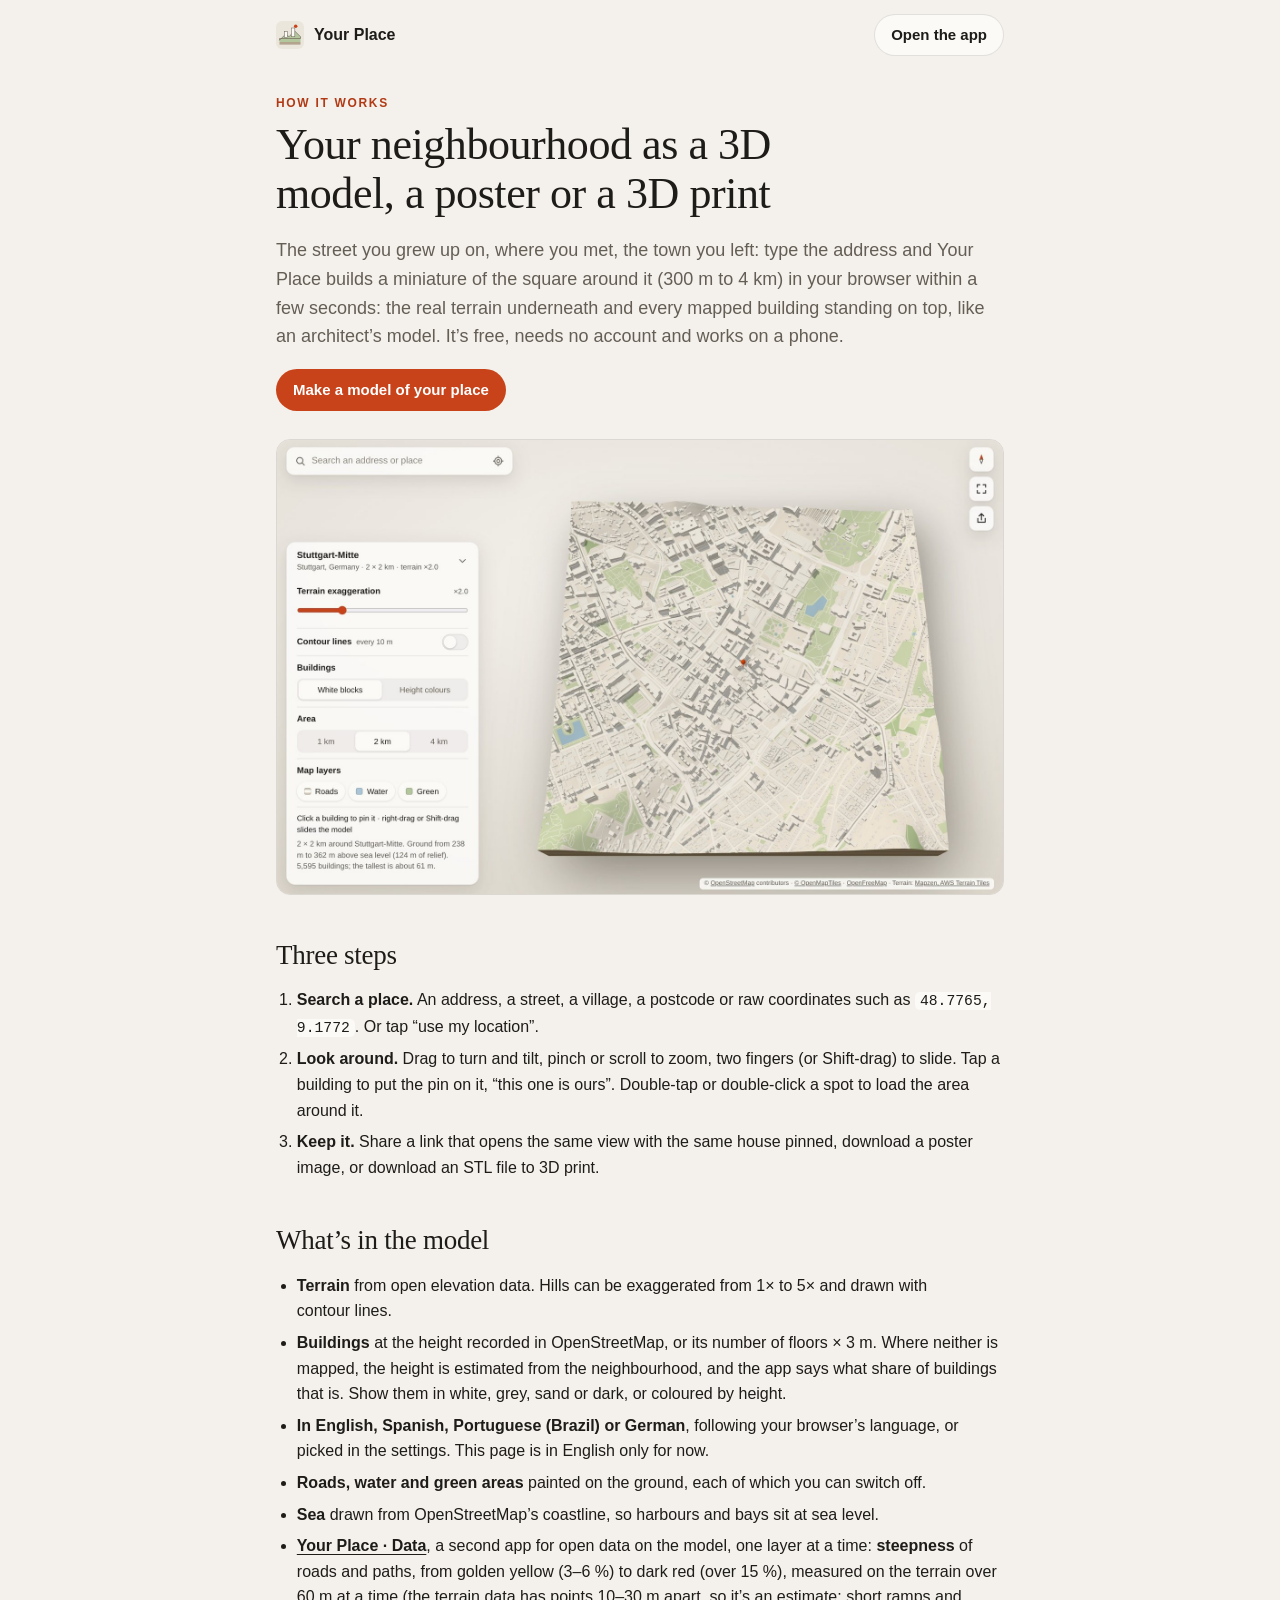
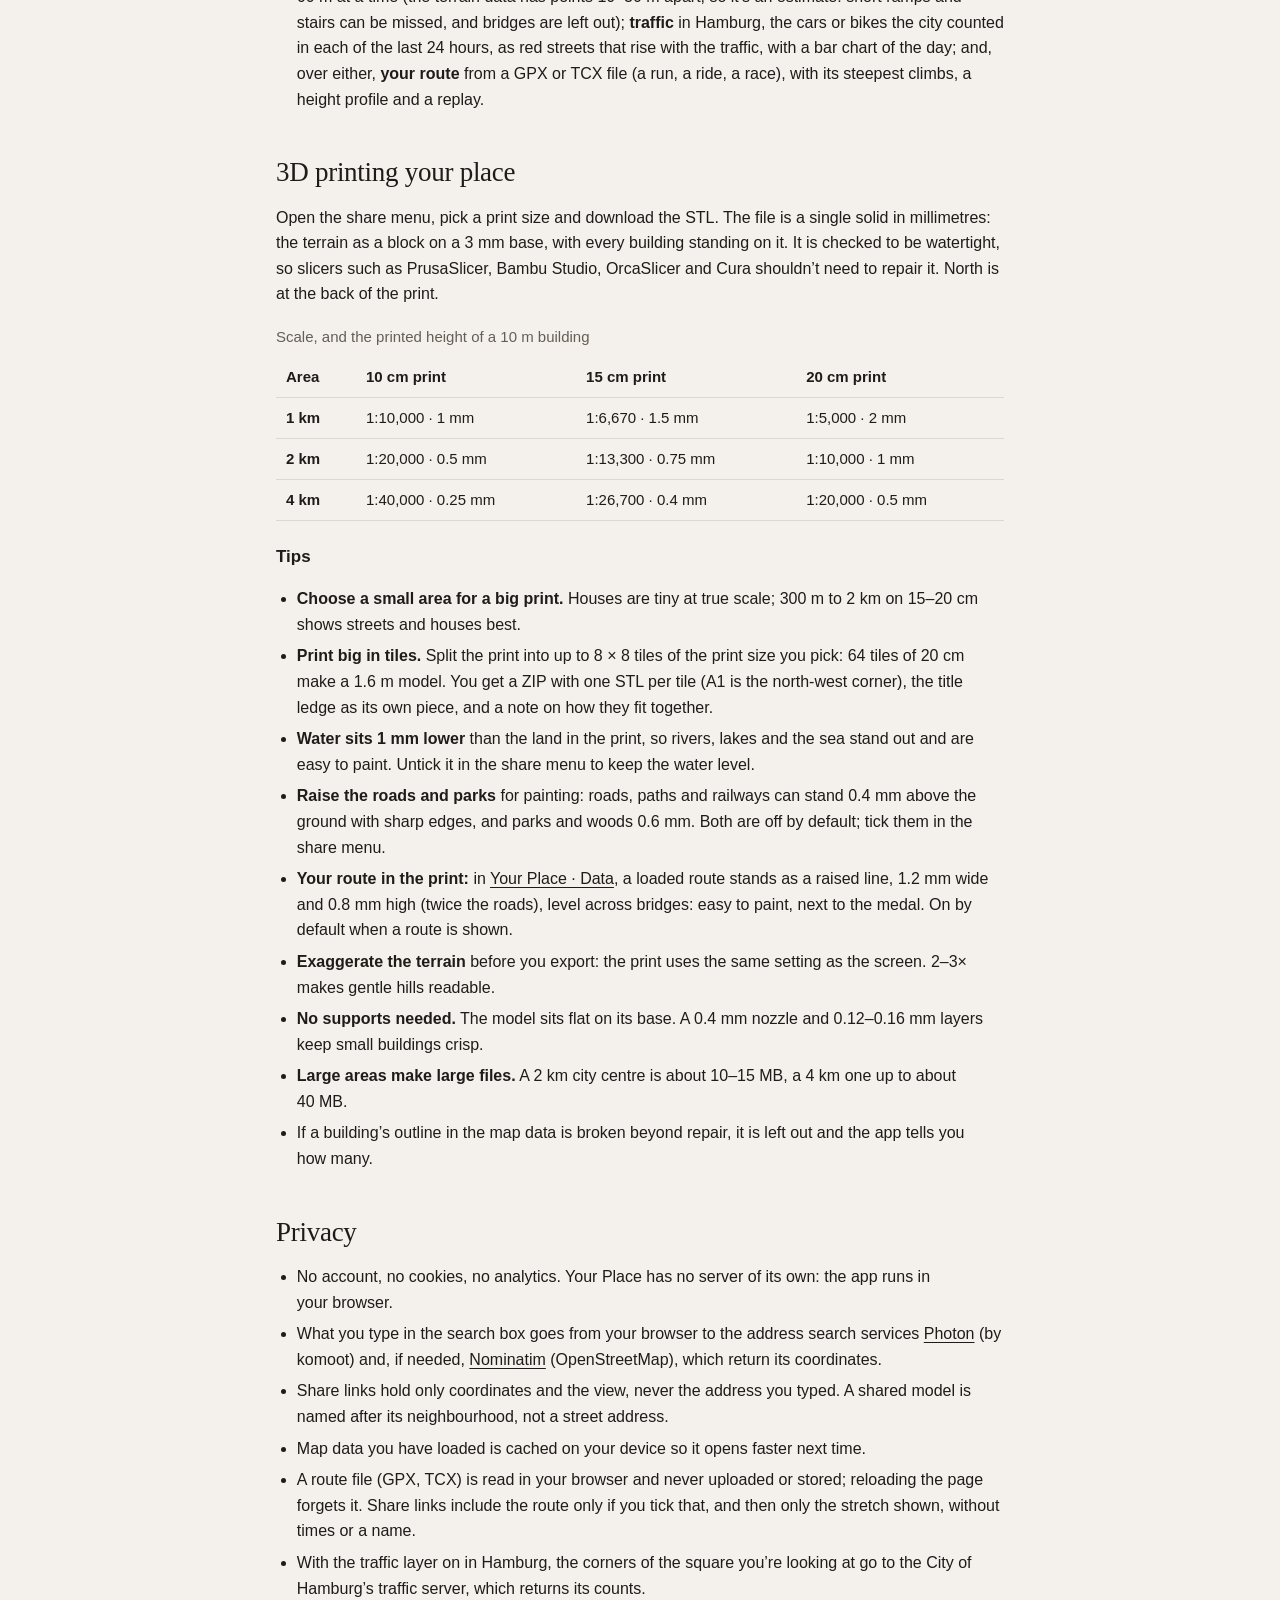
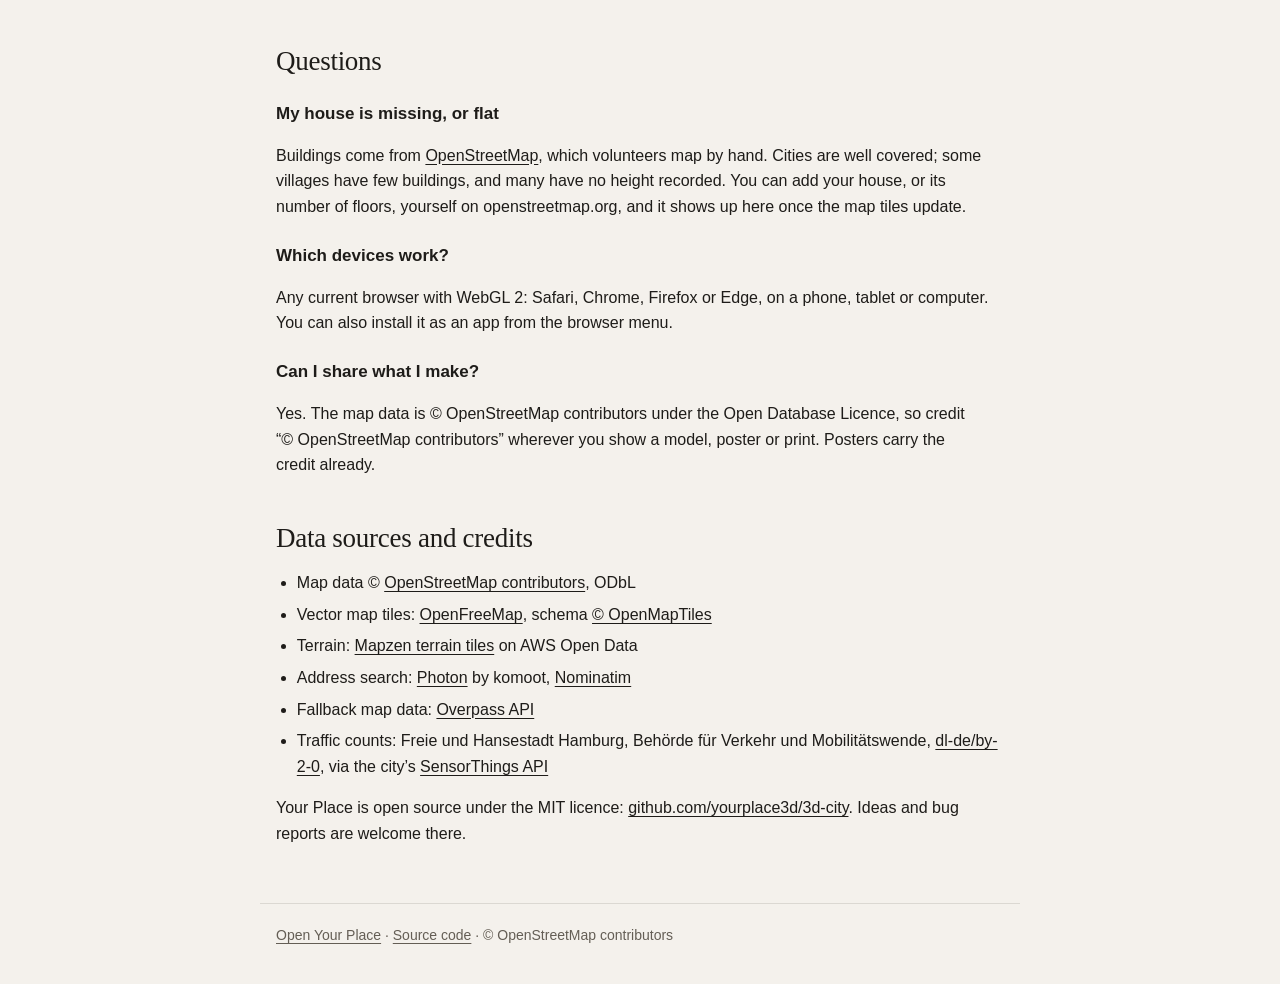
==== about/index.html @ 9b747cff "Test build of Your Place 2.0 (v2 at f908419) Built files of branch v2 of yourplace3d/3d-city, for tr" ====
<!doctype html>
<html lang="en">
  <head>
    <meta name="robots" content="noindex" />
    <meta charset="utf-8" />
    <meta name="viewport" content="width=device-width, initial-scale=1, viewport-fit=cover" />
    <title>How Your Place works · 3D city models and 3D-print maps of any address</title>
    <meta name="description" content="How to make a 3D model of your neighbourhood from any address, save it as a poster, or 3D print it from an STL file. Scales, print tips, privacy and data sources." />
    <link rel="canonical" href="https://yourplace3d.github.io/3d-city-test/about/" />
    <meta name="theme-color" content="#ebe7df" media="(prefers-color-scheme: light)" />
    <meta name="theme-color" content="#1c1b19" media="(prefers-color-scheme: dark)" />
    <link rel="icon" href="../icon.svg" type="image/svg+xml" />
    <link rel="icon" href="../icon-192.png" type="image/png" sizes="192x192" />
    <link rel="apple-touch-icon" href="../apple-touch-icon.png" />
    <meta property="og:type" content="article" />
    <meta property="og:site_name" content="Your Place" />
    <meta property="og:title" content="How Your Place works: 3D models and 3D-print maps of any address" />
    <meta property="og:description" content="Scales, print tips, privacy and data sources for Your Place, the free 3D city model maker." />
    <meta property="og:url" content="https://yourplace3d.github.io/3d-city-test/about/" />
    <meta property="og:image" content="https://yourplace3d.github.io/3d-city-test/og.jpg" />
    <meta property="og:image:width" content="1200" />
    <meta property="og:image:height" content="630" />
    <meta name="twitter:card" content="summary_large_image" />
    <link rel="stylesheet" crossorigin href="../assets/about-DHM-3Vuo.css">
  </head>
  <body>
    <header class="top">
      <a class="brand" href="../"><img src="../icon.svg" alt="" width="28" height="28" />Your Place</a>
      <a class="btn" href="../">Open the app</a>
    </header>

    <main>
      <section class="hero">
        <p class="eyebrow">How it works</p>
        <h1>Your neighbourhood as a 3D model, a poster or a 3D print</h1>
        <p class="lede">
          The street you grew up on, where you met, the town you left: type the address and Your Place builds a miniature of the square around it (300 m to 4 km) in your browser within a few seconds:
          the real terrain underneath and every mapped building standing on top, like an architect’s model.
          It’s free, needs no account and works on a phone.
        </p>
        <p><a class="btn btn-primary" href="../">Make a model of your place</a></p>
        <figure class="shot">
          <img src="../screenshot.jpg" width="1600" height="1000" alt="Your Place showing Stuttgart as a 3D model with its valley terrain, with the settings panel open" />
        </figure>
      </section>

      <section>
        <h2>Three steps</h2>
        <ol class="steps">
          <li>
            <strong>Search a place.</strong> An address, a street, a village, a postcode or raw coordinates such as
            <code>48.7765, 9.1772</code>. Or tap “use my location”.
          </li>
          <li>
            <strong>Look around.</strong> Drag to turn and tilt, pinch or scroll to zoom, two fingers (or Shift-drag) to slide.
            Tap a building to put the pin on it, “this one is ours”. Double-tap or double-click a spot to load the area around it.
          </li>
          <li>
            <strong>Keep it.</strong> Share a link that opens the same view with the same house pinned, download a poster
            image, or download an STL file to 3D print.
          </li>
        </ol>
      </section>

      <section>
        <h2>What’s in the model</h2>
        <ul>
          <li><strong>Terrain</strong> from open elevation data. Hills can be exaggerated from 1× to 5× and drawn with contour lines.</li>
          <li><strong>Buildings</strong> at the height recorded in OpenStreetMap, or its number of floors × 3 m. Where neither is mapped,
            the height is estimated from the neighbourhood, and the app says what share of buildings that is.
            Show them in white, grey, sand or dark, or coloured by height.</li>
          <li><strong>In English, Spanish, Portuguese (Brazil) or German</strong>, following your browser’s language, or picked in the settings. This page is in English only for now.</li>
          <li><strong>Roads, water and green areas</strong> painted on the ground, each of which you can switch off.</li>
          <li><strong>Sea</strong> drawn from OpenStreetMap’s coastline, so harbours and bays sit at sea level.</li>
          <li><strong><a href="../data/">Your Place · Data</a></strong>, a second app for open data on the model, one layer at a time:
            <strong>steepness</strong> of roads and paths, from golden yellow (3–6 %) to dark red (over 15 %), measured on the terrain over 60 m at a time
            (the terrain data has points 10–30 m apart, so it’s an estimate: short ramps and stairs can be missed, and bridges are left out);
            <strong>traffic</strong> in Hamburg, the cars or bikes the city counted in each of the last 24 hours, as red streets that rise with the traffic, with a bar chart of the day;
            and, over either, <strong>your route</strong> from a GPX or TCX file (a run, a ride, a race), with its steepest climbs, a height profile and a replay.</li>
        </ul>
      </section>

      <section id="3d-print">
        <h2>3D printing your place</h2>
        <p>
          Open the share menu, pick a print size and download the STL. The file is a single solid in millimetres:
          the terrain as a block on a 3 mm base, with every building standing on it. It is checked to be watertight,
          so slicers such as PrusaSlicer, Bambu Studio, OrcaSlicer and Cura shouldn’t need to repair it.
          North is at the back of the print.
        </p>
        <div class="table-wrap">
          <table>
            <caption>Scale, and the printed height of a 10 m building</caption>
            <thead>
              <tr><th scope="col">Area</th><th scope="col">10 cm print</th><th scope="col">15 cm print</th><th scope="col">20 cm print</th></tr>
            </thead>
            <tbody>
              <tr><th scope="row">1 km</th><td>1:10,000 · 1 mm</td><td>1:6,670 · 1.5 mm</td><td>1:5,000 · 2 mm</td></tr>
              <tr><th scope="row">2 km</th><td>1:20,000 · 0.5 mm</td><td>1:13,300 · 0.75 mm</td><td>1:10,000 · 1 mm</td></tr>
              <tr><th scope="row">4 km</th><td>1:40,000 · 0.25 mm</td><td>1:26,700 · 0.4 mm</td><td>1:20,000 · 0.5 mm</td></tr>
            </tbody>
          </table>
        </div>
        <h3>Tips</h3>
        <ul>
          <li><strong>Choose a small area for a big print.</strong> Houses are tiny at true scale; 300 m to 2 km on 15–20 cm shows streets and houses best.</li>
          <li><strong>Print big in tiles.</strong> Split the print into up to 8 × 8 tiles of the print size you pick: 64 tiles of 20 cm make a 1.6 m model. You get a ZIP with one STL per tile (A1 is the north-west corner), the title ledge as its own piece, and a note on how they fit together.</li>
          <li><strong>Water sits 1 mm lower</strong> than the land in the print, so rivers, lakes and the sea stand out and are easy to paint. Untick it in the share menu to keep the water level.</li>
          <li><strong>Raise the roads and parks</strong> for painting: roads, paths and railways can stand 0.4 mm above the ground with sharp edges, and parks and woods 0.6 mm. Both are off by default; tick them in the share menu.</li>
          <li><strong>Your route in the print:</strong> in <a href="../data/">Your Place · Data</a>, a loaded route stands as a raised line, 1.2 mm wide and 0.8 mm high (twice the roads), level across bridges: easy to paint, next to the medal. On by default when a route is shown.</li>
          <li><strong>Exaggerate the terrain</strong> before you export: the print uses the same setting as the screen. 2–3× makes gentle hills readable.</li>
          <li><strong>No supports needed.</strong> The model sits flat on its base. A 0.4 mm nozzle and 0.12–0.16 mm layers keep small buildings crisp.</li>
          <li><strong>Large areas make large files.</strong> A 2 km city centre is about 10–15 MB, a 4 km one up to about 40 MB.</li>
          <li>If a building’s outline in the map data is broken beyond repair, it is left out and the app tells you how many.</li>
        </ul>
      </section>

      <section>
        <h2>Privacy</h2>
        <ul>
          <li>No account, no cookies, no analytics. Your Place has no server of its own: the app runs in your browser.</li>
          <li>What you type in the search box goes from your browser to the address search services
            <a href="https://photon.komoot.io/">Photon</a> (by komoot) and, if needed,
            <a href="https://nominatim.openstreetmap.org/">Nominatim</a> (OpenStreetMap), which return its coordinates.</li>
          <li>Share links hold only coordinates and the view, never the address you typed. A shared model is named after its neighbourhood, not a street address.</li>
          <li>Map data you have loaded is cached on your device so it opens faster next time.</li>
          <li>A route file (GPX, TCX) is read in your browser and never uploaded or stored; reloading the page forgets it.
            Share links include the route only if you tick that, and then only the stretch shown, without times or a name.</li>
          <li>With the traffic layer on in Hamburg, the corners of the square you’re looking at go to the City of Hamburg’s traffic server, which returns its counts.</li>
        </ul>
      </section>

      <section>
        <h2>Questions</h2>
        <h3>My house is missing, or flat</h3>
        <p>
          Buildings come from <a href="https://www.openstreetmap.org/">OpenStreetMap</a>, which volunteers map by hand.
          Cities are well covered; some villages have few buildings, and many have no height recorded.
          You can add your house, or its number of floors, yourself on openstreetmap.org, and it shows up here once the map tiles update.
        </p>
        <h3>Which devices work?</h3>
        <p>Any current browser with WebGL 2: Safari, Chrome, Firefox or Edge, on a phone, tablet or computer. You can also install it as an app from the browser menu.</p>
        <h3>Can I share what I make?</h3>
        <p>
          Yes. The map data is © OpenStreetMap contributors under the Open Database Licence, so credit
          “© OpenStreetMap contributors” wherever you show a model, poster or print. Posters carry the credit already.
        </p>
      </section>

      <section>
        <h2>Data sources and credits</h2>
        <ul class="credits">
          <li>Map data © <a href="https://www.openstreetmap.org/copyright">OpenStreetMap contributors</a>, ODbL</li>
          <li>Vector map tiles: <a href="https://openfreemap.org/">OpenFreeMap</a>, schema <a href="https://www.openmaptiles.org/">© OpenMapTiles</a></li>
          <li>Terrain: <a href="https://github.com/tilezen/joerd/blob/master/docs/attribution.md">Mapzen terrain tiles</a> on AWS Open Data</li>
          <li>Address search: <a href="https://photon.komoot.io/">Photon</a> by komoot, <a href="https://nominatim.org/">Nominatim</a></li>
          <li>Fallback map data: <a href="https://overpass-api.de/">Overpass API</a></li>
          <li>Traffic counts: Freie und Hansestadt Hamburg, Behörde für Verkehr und Mobilitätswende, <a href="https://www.govdata.de/dl-de/by-2-0">dl-de/by-2-0</a>, via the city’s <a href="https://iot.hamburg.de/">SensorThings API</a></li>
        </ul>
        <p>
          Your Place is open source under the MIT licence:
          <a href="https://github.com/yourplace3d/3d-city">github.com/yourplace3d/3d-city</a>. Ideas and bug reports are welcome there.
        </p>
      </section>
    </main>

    <footer class="foot">
      <a href="../">Open Your Place</a> · <a href="https://github.com/yourplace3d/3d-city">Source code</a> · © OpenStreetMap contributors
    </footer>
  </body>
</html>
---- assets/about-DHM-3Vuo.css ----
:root{--bg:#f4f1ec;--surface:#fbfaf7;--border:#2821181f;--text:#1e1c19;--muted:#645e55;--accent:#c8431a;--accent-text:#b13a15;--accent-ink:#fff;--gutter:16px;--lightningcss-light:initial;--lightningcss-dark: ;color-scheme:light}@media (prefers-color-scheme:dark){:root:not([data-theme=light]){--bg:#1c1b19;--surface:#262420;--border:#ffffff1f;--text:#f3f0ea;--muted:#b1aa9f;--accent:#ff7a4d;--accent-text:#ff7a4d;--accent-ink:#1b0f08;--lightningcss-light: ;--lightningcss-dark:initial;color-scheme:dark}}:root[data-theme=dark]{--bg:#1c1b19;--surface:#262420;--border:#ffffff1f;--text:#f3f0ea;--muted:#b1aa9f;--accent:#ff7a4d;--accent-text:#ff7a4d;--accent-ink:#1b0f08;--lightningcss-light: ;--lightningcss-dark:initial;color-scheme:dark}*{box-sizing:border-box}html{background:var(--bg)}body{background:var(--bg);color:var(--text);-webkit-font-smoothing:antialiased;margin:0;font:16px/1.6 -apple-system,BlinkMacSystemFont,Segoe UI,Roboto,Helvetica Neue,Arial,sans-serif}a{color:inherit;text-underline-offset:3px}a:hover{color:var(--accent)}:focus-visible{outline:2px solid var(--accent);outline-offset:2px}.top{max-width:760px;padding:14px var(--gutter);justify-content:space-between;align-items:center;gap:12px;margin:0 auto;display:flex}.brand{align-items:center;gap:10px;font-weight:650;text-decoration:none;display:inline-flex}.btn{border:1px solid var(--border);background:var(--surface);border-radius:999px;padding:8px 16px;font-size:15px;font-weight:550;text-decoration:none;display:inline-block}.btn-primary{background:var(--accent);color:var(--accent-ink);border-color:#0000}.btn-primary:hover{color:var(--accent-ink);filter:brightness(1.06)}main{max-width:760px;padding:0 var(--gutter) 40px;margin:0 auto}section{margin-top:44px}.hero{margin-top:24px}.eyebrow{letter-spacing:.14em;text-transform:uppercase;color:var(--accent-text);margin:0 0 8px;font-size:12px;font-weight:650}h1,h2{letter-spacing:-.01em;text-wrap:balance;font-family:ui-serif,Iowan Old Style,Palatino Linotype,Palatino,Georgia,serif;font-weight:500}h1{margin:0 0 14px;font-size:clamp(30px,6vw,44px);line-height:1.1}h2{margin:0 0 12px;font-size:27px;line-height:1.2}h3{margin:22px 0 6px;font-size:17px}p,li{text-wrap:pretty}.lede{color:var(--muted);font-size:18px}ul,ol{padding-left:1.3em}li+li{margin-top:6px}code{background:var(--surface);border-radius:5px;padding:1px 5px;font-size:.92em}.shot{margin:28px 0 0}.shot img{border:1px solid var(--border);border-radius:14px;width:100%;height:auto;display:block}.table-wrap{margin:18px 0;overflow-x:auto}table{border-collapse:collapse;font-variant-numeric:tabular-nums;width:100%;font-size:15px}caption{text-align:left;color:var(--muted);margin-bottom:8px}th,td{border-bottom:1px solid var(--border);text-align:left;white-space:nowrap;padding:8px 10px}thead th{font-weight:600}.foot{max-width:760px;padding:20px var(--gutter) 40px;border-top:1px solid var(--border);color:var(--muted);margin:0 auto;font-size:14px}
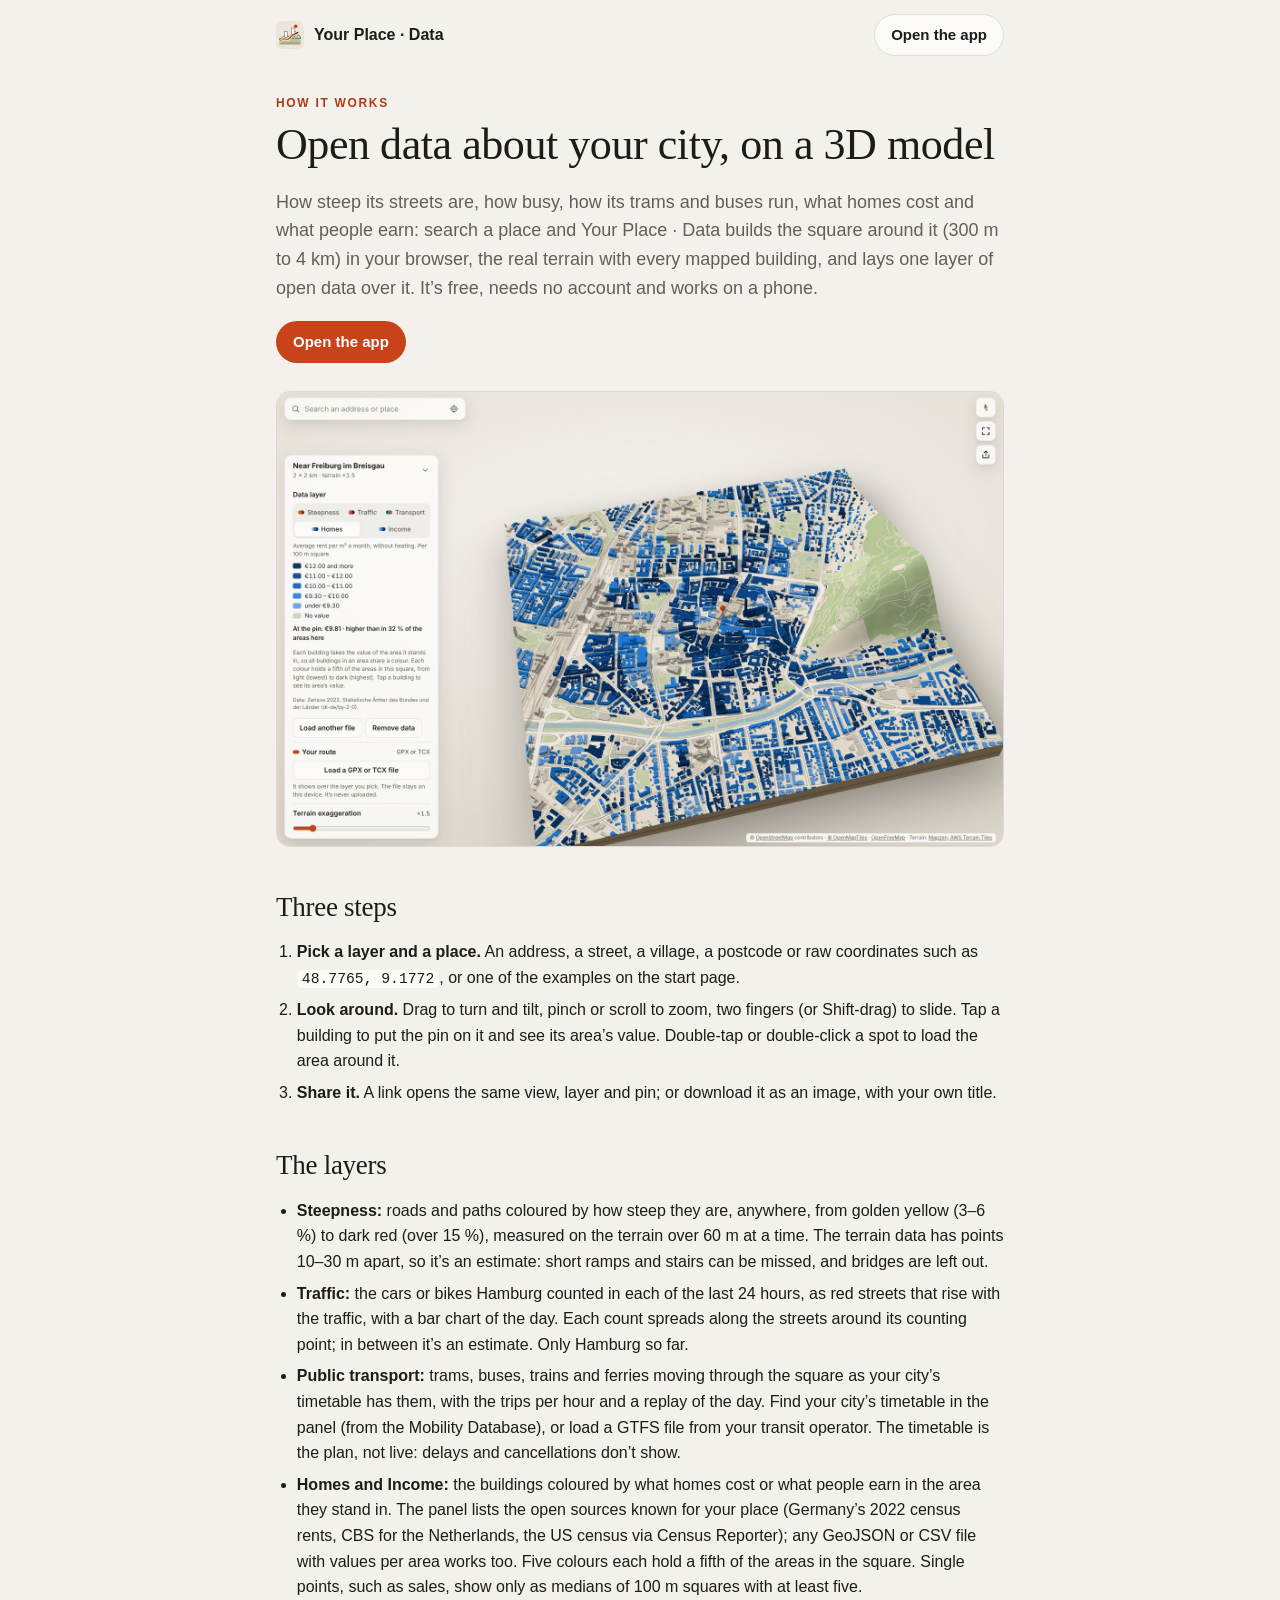
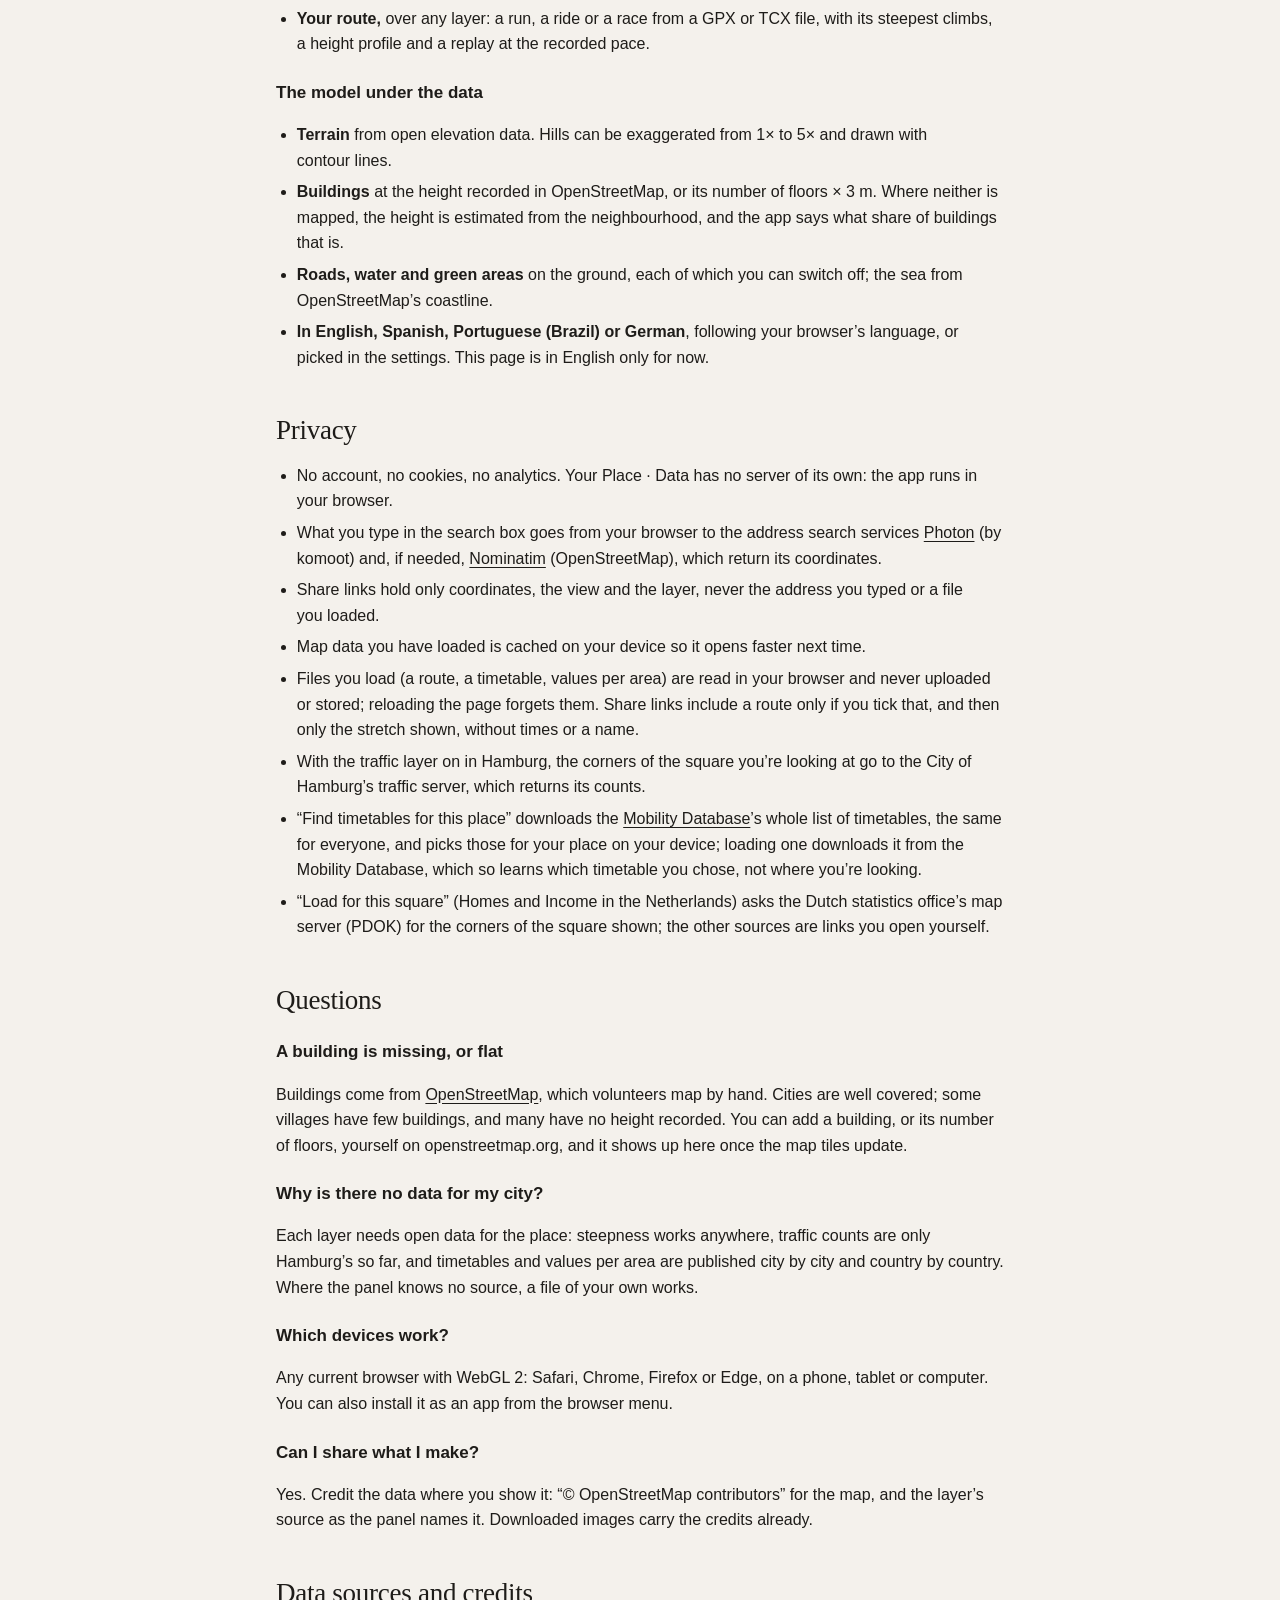
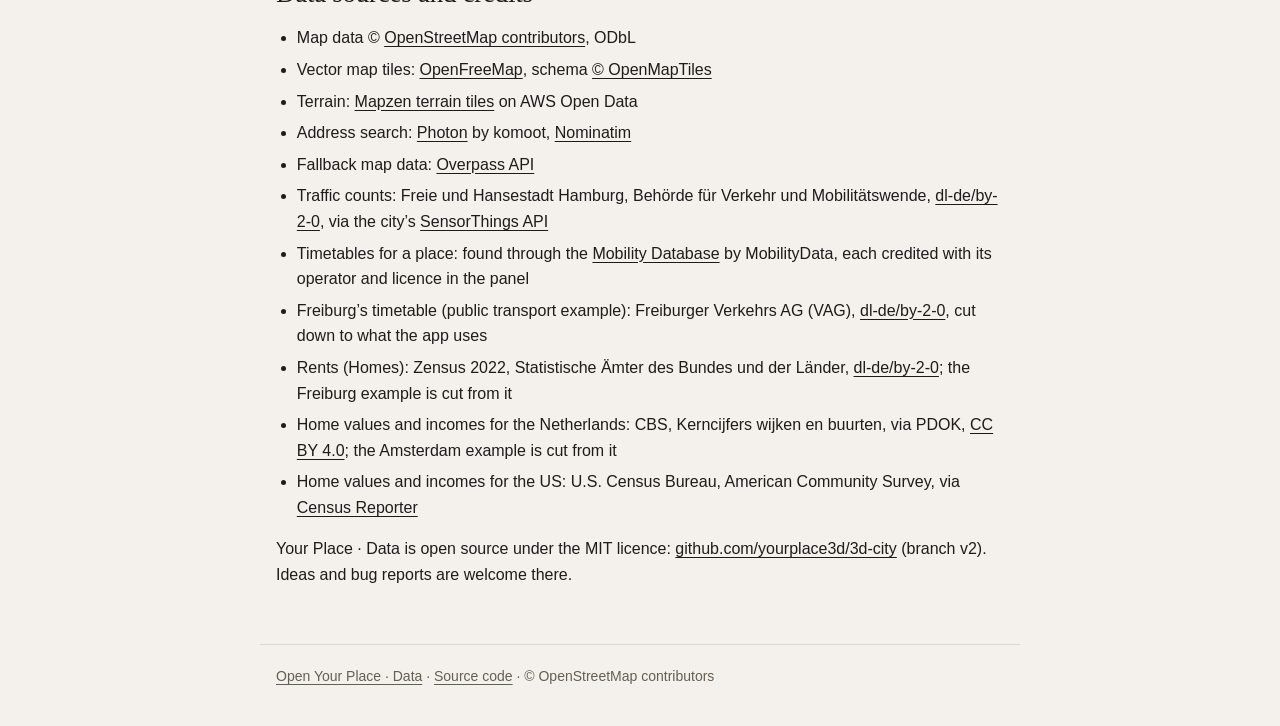
==== commit ae4b9acf: "Your Place · Data on its own, without printing The standalone data app at the root (yourplace3d.gith" ====
--- a/about/index.html
+++ b/about/index.html
@@ -1,23 +1,22 @@
 <!doctype html>
 <html lang="en">
   <head>
-    <meta name="robots" content="noindex" />
     <meta charset="utf-8" />
     <meta name="viewport" content="width=device-width, initial-scale=1, viewport-fit=cover" />
-    <title>How Your Place works · 3D city models and 3D-print maps of any address</title>
-    <meta name="description" content="How to make a 3D model of your neighbourhood from any address, save it as a poster, or 3D print it from an STL file. Scales, print tips, privacy and data sources." />
-    <link rel="canonical" href="https://yourplace3d.github.io/3d-city-test/about/" />
+    <title>How Your Place · Data works · open data about your city in 3D</title>
+    <meta name="description" content="How Your Place · Data shows open data on a 3D model of any place: steep streets, traffic, public transport by the timetable, rents and incomes, your own route. Privacy and data sources." />
+    <link rel="canonical" href="https://yourplace3d.github.io/3dcitydata/about/" />
     <meta name="theme-color" content="#ebe7df" media="(prefers-color-scheme: light)" />
     <meta name="theme-color" content="#1c1b19" media="(prefers-color-scheme: dark)" />
     <link rel="icon" href="../icon.svg" type="image/svg+xml" />
     <link rel="icon" href="../icon-192.png" type="image/png" sizes="192x192" />
     <link rel="apple-touch-icon" href="../apple-touch-icon.png" />
     <meta property="og:type" content="article" />
-    <meta property="og:site_name" content="Your Place" />
-    <meta property="og:title" content="How Your Place works: 3D models and 3D-print maps of any address" />
-    <meta property="og:description" content="Scales, print tips, privacy and data sources for Your Place, the free 3D city model maker." />
-    <meta property="og:url" content="https://yourplace3d.github.io/3d-city-test/about/" />
-    <meta property="og:image" content="https://yourplace3d.github.io/3d-city-test/og.jpg" />
+    <meta property="og:site_name" content="Your Place · Data" />
+    <meta property="og:title" content="How Your Place · Data works: open data about your city in 3D" />
+    <meta property="og:description" content="The layers, privacy and data sources of Your Place · Data, free in your browser." />
+    <meta property="og:url" content="https://yourplace3d.github.io/3dcitydata/about/" />
+    <meta property="og:image" content="https://yourplace3d.github.io/3dcitydata/og.jpg" />
     <meta property="og:image:width" content="1200" />
     <meta property="og:image:height" content="630" />
     <meta name="twitter:card" content="summary_large_image" />
@@ -25,22 +24,22 @@
   </head>
   <body>
     <header class="top">
-      <a class="brand" href="../"><img src="../icon.svg" alt="" width="28" height="28" />Your Place</a>
+      <a class="brand" href="../"><img src="../icon.svg" alt="" width="28" height="28" />Your Place · Data</a>
       <a class="btn" href="../">Open the app</a>
     </header>
 
     <main>
       <section class="hero">
         <p class="eyebrow">How it works</p>
-        <h1>Your neighbourhood as a 3D model, a poster or a 3D print</h1>
+        <h1>Open data about your city, on a 3D model</h1>
         <p class="lede">
-          The street you grew up on, where you met, the town you left: type the address and Your Place builds a miniature of the square around it (300 m to 4 km) in your browser within a few seconds:
-          the real terrain underneath and every mapped building standing on top, like an architect’s model.
-          It’s free, needs no account and works on a phone.
+          How steep its streets are, how busy, how its trams and buses run, what homes cost and what people earn:
+          search a place and Your Place · Data builds the square around it (300 m to 4 km) in your browser, the real terrain
+          with every mapped building, and lays one layer of open data over it. It’s free, needs no account and works on a phone.
         </p>
-        <p><a class="btn btn-primary" href="../">Make a model of your place</a></p>
+        <p><a class="btn btn-primary" href="../">Open the app</a></p>
         <figure class="shot">
-          <img src="../screenshot.jpg" width="1600" height="1000" alt="Your Place showing Stuttgart as a 3D model with its valley terrain, with the settings panel open" />
+          <img src="../screenshot.jpg" width="1600" height="1000" alt="Freiburg as a 3D model, its buildings coloured by the rent per m² of the 100 m square they stand in, with the panel showing the legend" />
         </figure>
       </section>
 
@@ -48,102 +47,82 @@
         <h2>Three steps</h2>
         <ol class="steps">
           <li>
-            <strong>Search a place.</strong> An address, a street, a village, a postcode or raw coordinates such as
-            <code>48.7765, 9.1772</code>. Or tap “use my location”.
+            <strong>Pick a layer and a place.</strong> An address, a street, a village, a postcode or raw coordinates such as
+            <code>48.7765, 9.1772</code>, or one of the examples on the start page.
           </li>
           <li>
             <strong>Look around.</strong> Drag to turn and tilt, pinch or scroll to zoom, two fingers (or Shift-drag) to slide.
-            Tap a building to put the pin on it, “this one is ours”. Double-tap or double-click a spot to load the area around it.
+            Tap a building to put the pin on it and see its area’s value. Double-tap or double-click a spot to load the area around it.
           </li>
           <li>
-            <strong>Keep it.</strong> Share a link that opens the same view with the same house pinned, download a poster
-            image, or download an STL file to 3D print.
+            <strong>Share it.</strong> A link opens the same view, layer and pin; or download it as an image, with your own title.
           </li>
         </ol>
       </section>
 
       <section>
-        <h2>What’s in the model</h2>
+        <h2>The layers</h2>
+        <ul>
+          <li><strong>Steepness:</strong> roads and paths coloured by how steep they are, anywhere, from golden yellow (3–6 %) to dark red (over 15 %),
+            measured on the terrain over 60 m at a time. The terrain data has points 10–30 m apart, so it’s an estimate: short ramps and stairs can be missed, and bridges are left out.</li>
+          <li><strong>Traffic:</strong> the cars or bikes Hamburg counted in each of the last 24 hours, as red streets that rise with the traffic, with a bar chart of the day.
+            Each count spreads along the streets around its counting point; in between it’s an estimate. Only Hamburg so far.</li>
+          <li><strong>Public transport:</strong> trams, buses, trains and ferries moving through the square as your city’s timetable has them,
+            with the trips per hour and a replay of the day. Find your city’s timetable in the panel (from the Mobility Database), or load a GTFS file from your transit operator.
+            The timetable is the plan, not live: delays and cancellations don’t show.</li>
+          <li><strong>Homes and Income:</strong> the buildings coloured by what homes cost or what people earn in the area they stand in.
+            The panel lists the open sources known for your place (Germany’s 2022 census rents, CBS for the Netherlands, the US census via Census Reporter);
+            any GeoJSON or CSV file with values per area works too. Five colours each hold a fifth of the areas in the square.
+            Single points, such as sales, show only as medians of 100 m squares with at least five.</li>
+          <li><strong>Your route,</strong> over any layer: a run, a ride or a race from a GPX or TCX file, with its steepest climbs, a height profile and a replay at the recorded pace.</li>
+        </ul>
+        <h3>The model under the data</h3>
         <ul>
           <li><strong>Terrain</strong> from open elevation data. Hills can be exaggerated from 1× to 5× and drawn with contour lines.</li>
           <li><strong>Buildings</strong> at the height recorded in OpenStreetMap, or its number of floors × 3 m. Where neither is mapped,
-            the height is estimated from the neighbourhood, and the app says what share of buildings that is.
-            Show them in white, grey, sand or dark, or coloured by height.</li>
+            the height is estimated from the neighbourhood, and the app says what share of buildings that is.</li>
+          <li><strong>Roads, water and green areas</strong> on the ground, each of which you can switch off; the sea from OpenStreetMap’s coastline.</li>
           <li><strong>In English, Spanish, Portuguese (Brazil) or German</strong>, following your browser’s language, or picked in the settings. This page is in English only for now.</li>
-          <li><strong>Roads, water and green areas</strong> painted on the ground, each of which you can switch off.</li>
-          <li><strong>Sea</strong> drawn from OpenStreetMap’s coastline, so harbours and bays sit at sea level.</li>
-          <li><strong><a href="../data/">Your Place · Data</a></strong>, a second app for open data on the model, one layer at a time:
-            <strong>steepness</strong> of roads and paths, from golden yellow (3–6 %) to dark red (over 15 %), measured on the terrain over 60 m at a time
-            (the terrain data has points 10–30 m apart, so it’s an estimate: short ramps and stairs can be missed, and bridges are left out);
-            <strong>traffic</strong> in Hamburg, the cars or bikes the city counted in each of the last 24 hours, as red streets that rise with the traffic, with a bar chart of the day;
-            and, over either, <strong>your route</strong> from a GPX or TCX file (a run, a ride, a race), with its steepest climbs, a height profile and a replay.</li>
-        </ul>
-      </section>
-
-      <section id="3d-print">
-        <h2>3D printing your place</h2>
-        <p>
-          Open the share menu, pick a print size and download the STL. The file is a single solid in millimetres:
-          the terrain as a block on a 3 mm base, with every building standing on it. It is checked to be watertight,
-          so slicers such as PrusaSlicer, Bambu Studio, OrcaSlicer and Cura shouldn’t need to repair it.
-          North is at the back of the print.
-        </p>
-        <div class="table-wrap">
-          <table>
-            <caption>Scale, and the printed height of a 10 m building</caption>
-            <thead>
-              <tr><th scope="col">Area</th><th scope="col">10 cm print</th><th scope="col">15 cm print</th><th scope="col">20 cm print</th></tr>
-            </thead>
-            <tbody>
-              <tr><th scope="row">1 km</th><td>1:10,000 · 1 mm</td><td>1:6,670 · 1.5 mm</td><td>1:5,000 · 2 mm</td></tr>
-              <tr><th scope="row">2 km</th><td>1:20,000 · 0.5 mm</td><td>1:13,300 · 0.75 mm</td><td>1:10,000 · 1 mm</td></tr>
-              <tr><th scope="row">4 km</th><td>1:40,000 · 0.25 mm</td><td>1:26,700 · 0.4 mm</td><td>1:20,000 · 0.5 mm</td></tr>
-            </tbody>
-          </table>
-        </div>
-        <h3>Tips</h3>
-        <ul>
-          <li><strong>Choose a small area for a big print.</strong> Houses are tiny at true scale; 300 m to 2 km on 15–20 cm shows streets and houses best.</li>
-          <li><strong>Print big in tiles.</strong> Split the print into up to 8 × 8 tiles of the print size you pick: 64 tiles of 20 cm make a 1.6 m model. You get a ZIP with one STL per tile (A1 is the north-west corner), the title ledge as its own piece, and a note on how they fit together.</li>
-          <li><strong>Water sits 1 mm lower</strong> than the land in the print, so rivers, lakes and the sea stand out and are easy to paint. Untick it in the share menu to keep the water level.</li>
-          <li><strong>Raise the roads and parks</strong> for painting: roads, paths and railways can stand 0.4 mm above the ground with sharp edges, and parks and woods 0.6 mm. Both are off by default; tick them in the share menu.</li>
-          <li><strong>Your route in the print:</strong> in <a href="../data/">Your Place · Data</a>, a loaded route stands as a raised line, 1.2 mm wide and 0.8 mm high (twice the roads), level across bridges: easy to paint, next to the medal. On by default when a route is shown.</li>
-          <li><strong>Exaggerate the terrain</strong> before you export: the print uses the same setting as the screen. 2–3× makes gentle hills readable.</li>
-          <li><strong>No supports needed.</strong> The model sits flat on its base. A 0.4 mm nozzle and 0.12–0.16 mm layers keep small buildings crisp.</li>
-          <li><strong>Large areas make large files.</strong> A 2 km city centre is about 10–15 MB, a 4 km one up to about 40 MB.</li>
-          <li>If a building’s outline in the map data is broken beyond repair, it is left out and the app tells you how many.</li>
         </ul>
       </section>
 
       <section>
         <h2>Privacy</h2>
         <ul>
-          <li>No account, no cookies, no analytics. Your Place has no server of its own: the app runs in your browser.</li>
+          <li>No account, no cookies, no analytics. Your Place · Data has no server of its own: the app runs in your browser.</li>
           <li>What you type in the search box goes from your browser to the address search services
             <a href="https://photon.komoot.io/">Photon</a> (by komoot) and, if needed,
             <a href="https://nominatim.openstreetmap.org/">Nominatim</a> (OpenStreetMap), which return its coordinates.</li>
-          <li>Share links hold only coordinates and the view, never the address you typed. A shared model is named after its neighbourhood, not a street address.</li>
+          <li>Share links hold only coordinates, the view and the layer, never the address you typed or a file you loaded.</li>
           <li>Map data you have loaded is cached on your device so it opens faster next time.</li>
-          <li>A route file (GPX, TCX) is read in your browser and never uploaded or stored; reloading the page forgets it.
-            Share links include the route only if you tick that, and then only the stretch shown, without times or a name.</li>
+          <li>Files you load (a route, a timetable, values per area) are read in your browser and never uploaded or stored; reloading the page forgets them.
+            Share links include a route only if you tick that, and then only the stretch shown, without times or a name.</li>
           <li>With the traffic layer on in Hamburg, the corners of the square you’re looking at go to the City of Hamburg’s traffic server, which returns its counts.</li>
+          <li>“Find timetables for this place” downloads the <a href="https://mobilitydatabase.org/">Mobility Database</a>’s whole list of timetables, the same for everyone, and picks those for your place on your device;
+            loading one downloads it from the Mobility Database, which so learns which timetable you chose, not where you’re looking.</li>
+          <li>“Load for this square” (Homes and Income in the Netherlands) asks the Dutch statistics office’s map server (PDOK) for the corners of the square shown; the other sources are links you open yourself.</li>
         </ul>
       </section>
 
       <section>
         <h2>Questions</h2>
-        <h3>My house is missing, or flat</h3>
+        <h3>A building is missing, or flat</h3>
         <p>
           Buildings come from <a href="https://www.openstreetmap.org/">OpenStreetMap</a>, which volunteers map by hand.
           Cities are well covered; some villages have few buildings, and many have no height recorded.
-          You can add your house, or its number of floors, yourself on openstreetmap.org, and it shows up here once the map tiles update.
+          You can add a building, or its number of floors, yourself on openstreetmap.org, and it shows up here once the map tiles update.
+        </p>
+        <h3>Why is there no data for my city?</h3>
+        <p>
+          Each layer needs open data for the place: steepness works anywhere, traffic counts are only Hamburg’s so far, and timetables and values per area
+          are published city by city and country by country. Where the panel knows no source, a file of your own works.
         </p>
         <h3>Which devices work?</h3>
         <p>Any current browser with WebGL 2: Safari, Chrome, Firefox or Edge, on a phone, tablet or computer. You can also install it as an app from the browser menu.</p>
         <h3>Can I share what I make?</h3>
         <p>
-          Yes. The map data is © OpenStreetMap contributors under the Open Database Licence, so credit
-          “© OpenStreetMap contributors” wherever you show a model, poster or print. Posters carry the credit already.
+          Yes. Credit the data where you show it: “© OpenStreetMap contributors” for the map, and the layer’s source as the panel names it.
+          Downloaded images carry the credits already.
         </p>
       </section>
 
@@ -156,16 +135,21 @@
           <li>Address search: <a href="https://photon.komoot.io/">Photon</a> by komoot, <a href="https://nominatim.org/">Nominatim</a></li>
           <li>Fallback map data: <a href="https://overpass-api.de/">Overpass API</a></li>
           <li>Traffic counts: Freie und Hansestadt Hamburg, Behörde für Verkehr und Mobilitätswende, <a href="https://www.govdata.de/dl-de/by-2-0">dl-de/by-2-0</a>, via the city’s <a href="https://iot.hamburg.de/">SensorThings API</a></li>
+          <li>Timetables for a place: found through the <a href="https://mobilitydatabase.org/">Mobility Database</a> by MobilityData, each credited with its operator and licence in the panel</li>
+          <li>Freiburg’s timetable (public transport example): Freiburger Verkehrs AG (VAG), <a href="https://www.govdata.de/dl-de/by-2-0">dl-de/by-2-0</a>, cut down to what the app uses</li>
+          <li>Rents (Homes): Zensus 2022, Statistische Ämter des Bundes und der Länder, <a href="https://www.govdata.de/dl-de/by-2-0">dl-de/by-2-0</a>; the Freiburg example is cut from it</li>
+          <li>Home values and incomes for the Netherlands: CBS, Kerncijfers wijken en buurten, via PDOK, <a href="https://creativecommons.org/licenses/by/4.0/">CC BY 4.0</a>; the Amsterdam example is cut from it</li>
+          <li>Home values and incomes for the US: U.S. Census Bureau, American Community Survey, via <a href="https://censusreporter.org/">Census Reporter</a></li>
         </ul>
         <p>
-          Your Place is open source under the MIT licence:
-          <a href="https://github.com/yourplace3d/3d-city">github.com/yourplace3d/3d-city</a>. Ideas and bug reports are welcome there.
+          Your Place · Data is open source under the MIT licence:
+          <a href="https://github.com/yourplace3d/3d-city/tree/v2">github.com/yourplace3d/3d-city</a> (branch v2). Ideas and bug reports are welcome there.
         </p>
       </section>
     </main>
 
     <footer class="foot">
-      <a href="../">Open Your Place</a> · <a href="https://github.com/yourplace3d/3d-city">Source code</a> · © OpenStreetMap contributors
+      <a href="../">Open Your Place · Data</a> · <a href="https://github.com/yourplace3d/3d-city/tree/v2">Source code</a> · © OpenStreetMap contributors
     </footer>
   </body>
 </html>
